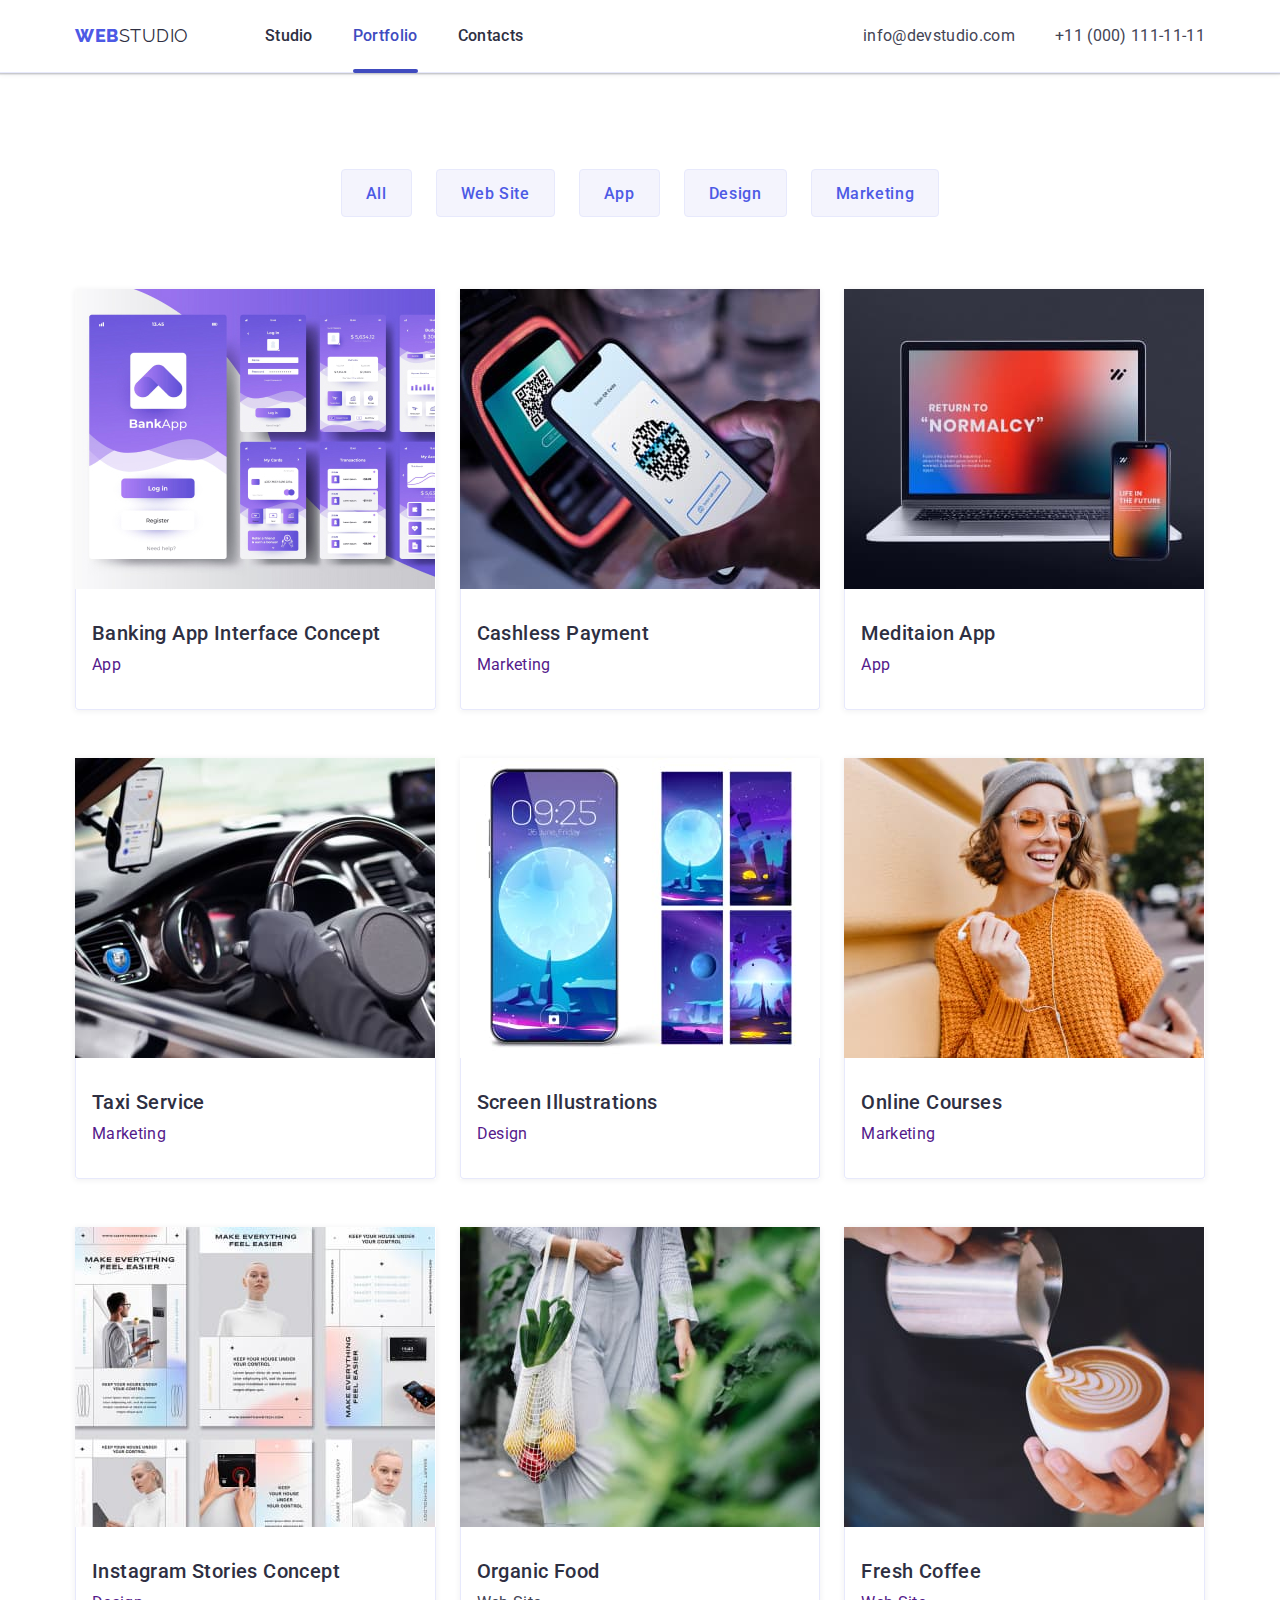
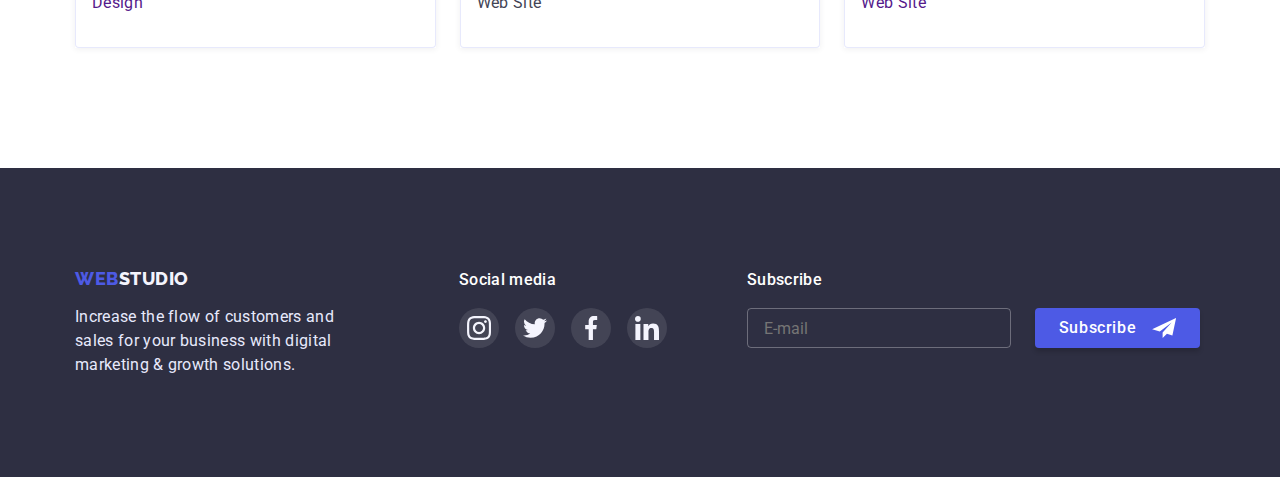
==== portfolio.html @ e1802ad0 "Initial commit" ====
<!DOCTYPE html>
<html lang="en">
  <head>
    <meta charset="UTF-8" />
    <meta http-equiv="X-UA-Compatible" content="IE=edge" />
    <meta name="viewport" content="width=device-width, initial-scale=1.0" />
    <title>Portfolio</title>

    <link rel="preconnect" href="https://fonts.googleapis.com" />
    <link rel="preconnect" href="https://fonts.gstatic.com" crossorigin />
    <link
      href="https://fonts.googleapis.com/css2?family=Raleway:wght@800&family=Roboto:wght@400;500;700;900&display=swap"
      rel="stylesheet"
    />
    <link
      rel="stylesheet"
      href="https://cdn.jsdelivr.net/npm/modern-normalize@1.1.0/modern-normalize.css"
    />
    <link rel="stylesheet" href="./css/styles.css" />
  </head>
  <body>
    <!-- ---------HEADER---------- -->
    <header class="header container">
      <div class="container peage-header-container">
        <nav class="header-navigation">
          <a href="./index.html" class="header-logo link"> <span>Web</span> Studio</a>
          <ul class="hader-list list">
            <li class="header-item">
              <a class="header-link link" href="./index.html">Studio</a>
            </li>
            <li class="header-item">
              <a class="header-link link current-pf" href="./portfolio.html">Portfolio</a>
            </li>
            <li class="header-item">
              <a class="header-link link" href="">Contacts</a>
            </li>
          </ul>
        </nav>
        <!-- adress -->
        <address class="address">
          <ul class="address-list list">
            <li class="address-item">
              <a class="address-mailo link" href="mailto:info@devstudio.com">info@devstudio.com</a>
            </li>
            <li class="address-item">
              <a class="address-tel link" href="tel:+110001111111">+11 (000) 111-11-11</a>
            </li>
          </ul>
        </address>
      </div>
    </header>
    <main>
      <!-------- Секція1 -------->
      <section class="filter container">
        <div class="filter-wraper">
            <ul class="filter-list list dflist-filter">
              <li class="filtr-item">
                <button class="filtr-btn" type="button">All</button>
              </li>
              <li class="filtr-item">
                <button class="filtr-btn" type="button">Web Site</button>
              </li>
              <li class="filtr-item">
                <button class="filtr-btn" type="button">App</button>
              </li>
              <li class="filtr-item">
                <button class="filtr-btn" type="button">Design</button>
              </li>
              <li class="filtr-item">
                <button class="filtr-btn" type="button">Marketing</button>
              </li>
            </ul>
        </div> 
          <!-------- Секція2 GALLERY -------->
          <h1 class="galery-hidden">Gallery of works</h1>
          <ul class="gallery-list list dflist-gallery">
            <li class="gallery-item">
              <a href="" class="galery-link link">
                <div class="gallery-overley-wraper">
                <img src="./images/app-1.jpg" alt="pages" height="300" width="360" />
              <div class="gallery-overley-text-wraper">
                <p class="overley-text">14 Stylish and User-Friendly App Design Concepts · Task Manager App · Calorie Tracker App · Exotic Fruit Ecommerce App · Cloud Storage App</p>
              </div>
              </div>
                <div class="gallery-wraper">
                  <h2 class="gallery-title">Banking App Interface Concept</h2>
                  <p class="gallery-text">App</p>
                </div>
              </a>
            </li>
            <li class="gallery-item">
              <a href="" class="galery-link link">
                <div class="gallery-overley-wraper">
                  <img src="./images/app-2.jpg" alt="pages" height="300" width="360" />
                <div class="gallery-overley-text-wraper">
                  <p class="overley-text">14 Stylish and User-Friendly App Design Concepts · Task Manager App · Calorie Tracker App · Exotic Fruit Ecommerce App · Cloud Storage App</p>
                </div>
                </div>
                  <div class="gallery-wraper">
                    <h2 class="gallery-title">Cashless Payment</h2>
                    <p class="gallery-text">Marketing</p>
                  </div>
              </a>
            </li>
            <li class="gallery-item">
              <a href="" class="galery-link link">
                <div class="gallery-overley-wraper">
                  <img src="./images/app-3.jpg" alt="pages" height="300" width="360" />
                <div class="gallery-overley-text-wraper">
                  <p class="overley-text">14 Stylish and User-Friendly App Design Concepts · Task Manager App · Calorie Tracker App · Exotic Fruit Ecommerce App · Cloud Storage App</p>
                </div>
                </div>
                 <div class="gallery-wraper">
                   <h2 class="gallery-title">Meditaion App</h2>
                   <p class="gallery-text">App</p>
                 </div>
              </a>
            </li>
            <li class="gallery-item">
              <a href="" class="galery-link link">
                <div class="gallery-overley-wraper">
                  <img src="./images/app-4.jpg" alt="pages" height="300" width="360" />
                <div class="gallery-overley-text-wraper">
                  <p class="overley-text">14 Stylish and User-Friendly App Design Concepts · Task Manager App · Calorie Tracker App · Exotic Fruit Ecommerce App · Cloud Storage App</p>
                </div>
                </div>
                  <div class="gallery-wraper">
                    <h2 class="gallery-title">Taxi Service</h2>
                    <p class="gallery-text">Marketing</p>
                  </div>
              </a>
            </li>
            <li class="gallery-item">
              <a href="" class="galery-link link">
                <div class="gallery-overley-wraper">
                  <img src="./images/app-5.jpg" alt="pages" height="300" width="360" />
                <div class="gallery-overley-text-wraper">
                  <p class="overley-text">14 Stylish and User-Friendly App Design Concepts · Task Manager App · Calorie Tracker App · Exotic Fruit Ecommerce App · Cloud Storage App</p>
                </div>
                </div>
                  <div class="gallery-wraper">
                    <h2 class="gallery-title">Screen Illustrations</h2>
                    <p class="gallery-text">Design</p>
                  </div>
              </a>
            </li>
            <li class="gallery-item">
              <a href="" class="galery-link link">
                <div class="gallery-overley-wraper">
                  <img src="./images/app-6.jpg" alt="pages" height="300" width="360" />
                <div class="gallery-overley-text-wraper">
                  <p class="overley-text">14 Stylish and User-Friendly App Design Concepts · Task Manager App · Calorie Tracker App · Exotic Fruit Ecommerce App · Cloud Storage App</p>
                </div>
                </div>
                  <div class="gallery-wraper">
                    <h2 class="gallery-title">Online Courses</h2>
                    <p class="gallery-text">Marketing</p>
                  </div>
              </a>
            </li>
            <li class="gallery-item">
              <a href="" class="galery-link link">
                <div class="gallery-overley-wraper">
                  <img src="./images/app-7.jpg" alt="pages" height="300" width="360" />
                <div class="gallery-overley-text-wraper">
                  <p class="overley-text">14 Stylish and User-Friendly App Design Concepts · Task Manager App · Calorie Tracker App · Exotic Fruit Ecommerce App · Cloud Storage App</p>
                </div>
                </div>
                  <div class="gallery-wraper">
                    <h2 class="gallery-title">Instagram Stories Concept</h2>
                    <p class="gallery-text">Design</p>
                    </div>
              </a>
             </li>  
            <li class="gallery-item">
              <a href="" class="galery-link link">
                <div class="gallery-overley-wraper">
                  <img src="./images/app-8.jpg" alt="pages" height="300" width="360" />
                <div class="gallery-overley-text-wraper">
                  <p class="overley-text">14 Stylish and User-Friendly App Design Concepts · Task Manager App · Calorie Tracker App · Exotic Fruit Ecommerce App · Cloud Storage App</p>
                </div>
                </div>              
                <a href="" class="galery-link link"></a>
                  <div class="gallery-wraper">
                    <h2 class="gallery-title">Organic Food</h2>
                    <p class="gallery-text">Web Site</p>
                  </div>
              </a>
            </li>
            <li class="gallery-item">
              <a href="" class="galery-link link">
                <div class="gallery-overley-wraper">
                  <img src="./images/app-9.jpg" alt="pages" height="300" width="360" />
                <div class="gallery-overley-text-wraper">
                  <p class="overley-text">14 Stylish and User-Friendly App Design Concepts · Task Manager App · Calorie Tracker App · Exotic Fruit Ecommerce App · Cloud Storage App</p>
                </div>
                </div>
                  <div class="gallery-wraper">
                    <h2 class="gallery-title">Fresh Coffee</h2>
                    <p class="gallery-text">Web Site</p>
                  </div> 
              </a>
            </li>
          </ul>
        </div>
      </section>
    </main>
    <footer class="footer">
      <div class="footer-wrap container">
        <section class="footer-log-section">
          <a class="footer-logo link" href="./index.html"> <span>Web</span> Studio</a>
          <p class="footer-text">
            Increase the flow of customers and sales for your business with digital marketing &
            growth solutions.
          </p>
        </section>
        <section class="footer-soc-section">
          <h3 class="footer-title">Social media</h3>
          <ul class="footer-list list">
            <li class="footer-item">
              <a href="" class="footer-link link">
                <svg class="footer-icons" width="24" height="24">
                  <use href="./images/icons.svg#icon-instagram"></use>
                </svg>
              </a>
            </li>
            <li class="footer-item">
              <a href="" class="footer-link link">
                <svg class="footer-icons" width="24" height="24">
                  <use href="./images/icons.svg#icon-twitter"></use>
                </svg>
              </a>
            </li>
            <li class="footer-item">
              <a href="" class="footer-link link">
                <svg class="footer-icons" width="24" height="24">
                  <use href="./images/icons.svg#icon-facebook"></use>
                </svg>
              </a>
            </li>
            <li class="footer-item">
              <a href="" class="footer-link link">
                <svg class="footer-icons" width="24" height="24">
                  <use href="./images/icons.svg#icon-linkedin"></use>
                </svg>
              </a>
            </li>                                    
          </ul>
        </section>
        <section class="footer-subscribe-section">
          <h3 class="footer-title">Subscribe</h3>
            <form class="form-subscribe">
            <input class="subscribe-input" type="text" name="email" placeholder="E-mail" required>   
            <button class="subscribe-btn" type="submit" >
              <span class="subscribe-span">Subscribe</span> 
                <svg class="subscribe-icon" width="24" height="20">
                  <use href="./images/icons.svg#icon-telegram" ></use>
                </svg>       
            </button> 
              </form>
    </section>
      </div>
    </footer>   
  </body>
</html>
---- css/styles.css ----
:root {
  --main-bg-color: #ffffff;
  --second-bg-dark-color: #2e2f42;
  --main-text-color: #434455;
  --second-text-bg-dark-color: #e7e9fc;
  --main-title-color: #2e2f42;
  --second-title-color: #ffffff;
  --main-text-size: 16px;
  --main-button-bg-color: #4d5ae5;
  --main-button-text-color: #ffffff;
  --activ-button-bg-hover-color: #404bbf;
  --main-link-color: #2e2f42;
  --activ-link-hover-color: #404bbf;
  --typical-lh: 1.5;
  --l-gradient: linear-gradient(rgba(46, 47, 66, 0.7), rgba(46, 47, 66, 0.7));
}

h1,
h2,
h3,
h4,
p {
  margin-top: 0;
  margin-bottom: 0;
}

ul,
ol {
  margin-top: 0;
  margin-bottom: 0;
  padding-left: 0;
}

img {
  display: block;
}

.container {
  width: 1160px;
  margin-left: auto;
  margin-right: auto;
  padding-left: 15px;
  padding-right: 15px;
}

body {
  font-family: 'Roboto', sans-serifl;
  color: var(--main-text-color);
  background-color: var(--main-bg-color);
}

button {
  cursor: pointer;
}

.peage-header-container {
  display: flex;
}

.dflist {
  display: flex;
  gap: 24px;
}

.link {
  text-decoration: none;
}

.list {
  list-style: none;
}

.section {
  padding-top: 120px;
  padding-bottom: 120px;
}

/* ---------------HEADER-------------------- */
.header {
  padding-top: 24px;
  padding-bottom: 24px;
  width: 100%;
  border-bottom: 1px solid #e7e9fc;
  box-shadow: 0px 2px 1px rgba(46, 47, 66, 0.08), 0px 1px 1px rgba(46, 47, 66, 0.16),
    0px 1px 6px rgba(46, 47, 66, 0.08);
}

.header-navigation {
  display: flex;
  align-items: center;
}
.header-logo {
  font-family: 'Raleway';
  font-size: 18px;
  line-height: 1.33;
  display: flex;
  align-items: center;
  letter-spacing: 0.03em;
  text-transform: uppercase;
  color: #2e2f42;
  margin-right: 76px;
}

.header-logo > span {
  font-family: 'Raleway';
  font-weight: 800;
  font-size: 18px;
  line-height: 1.33;
  letter-spacing: 0.03em;
  text-transform: uppercase;
  color: #4d5ae5;
}

.hader-list {
  display: flex;
  align-items: center;
}
.hader-list {
  gap: 40px;
}

.header-link {
  font-weight: 500;
  font-size: var(--main-text-size);
  line-height: var(--typical-lh);
  letter-spacing: 0.02em;
  color: var(--main-link-color);
}

.header-link:is(:hover, :focus, .current, .current-pf) {
  color: var(--activ-link-hover-color);
}
.header-link.current {
  position: relative;
  color: #404bbf;
}
.current::after {
  position: absolute;
  left: 0;
  bottom: -28px;
  content: '';
  width: 100%;
  height: 4px;
  border-radius: 2px;
  background-color: #404bbf;
}

.header-link.current-pf {
  position: relative;
  color: #404bbf;
}
.current-pf::after {
  position: absolute;
  left: 0;
  bottom: -28px;
  content: '';
  width: 100%;
  height: 4px;
  border-radius: 2px;
  background-color: #404bbf;
}

/* address */
.address {
  margin-left: auto;
}

.address-list {
  display: flex;
  align-items: center;
  gap: 40px;
}
.address-item {
  gap: 40px;
}

.address-tel,
.address-mailo {
  font-style: normal;
  font-weight: 400;
  font-size: var(--main-text-size);
  line-height: var(--typical-lh);
  letter-spacing: 0.02em;
  color: var(--main-text-color);
}

.address-mailo:is(:hover, :focus, :current) {
  color: var(--activ-link-hover-color);
}

.header-border {
}

/* ------------СЕККЦІЯ1--HERO---------------- */
.hero {
  max-width: 1440px;
  margin: 0 auto;
  background-color: var(--second-bg-dark-color);
  background-image: var(--l-gradient), url(../images/bghero-0.jpg);
  background-repeat: no-repeat;
  background-position: center;
  background-size: cover;
  text-align: center;
  padding-top: 188px;
  padding-bottom: 188px;
}
.hero-title {
  font-size: 56px;
  line-height: 1.07;
  text-align: center;
  letter-spacing: 0.02em;
  color: var(--second-title-color);
  max-width: 496px;
  margin-left: auto;
  margin-right: auto;
  margin-bottom: 48px;
}

.hero-btn {
  padding: 16px 32px;
  border-radius: 4px;
  border: 0;
  font-family: inherit;
  font-weight: 500;
  font-size: var(--main-text-size);
  line-height: var(--typical-lh);
  letter-spacing: 0.04em;
  color: var(--main-button-text-color);
  background: var(--main-button-bg-color);
  transition: background-color 250ms cubic-bezier(0.4, 0, 0.2, 1),
    color 250ms cubic-bezier(0.4, 0, 0.2, 1);
}
.hero-btn:is(:hover, :focus) {
  background: var(--activ-button-bg-hover-color);
}

/* -------------Секція2 - ADVANTAGES---------------- */
.advantadest {
}

.visually-hidden {
  position: absolute;
  white-space: nowrap;
  width: 1px;
  height: 1px;
  overflow: hidden;
  border: 0;
  padding: 0;
  clip: rect(0 0 0 0);
  clip-path: inset(50%);
  margin: -1px;
}

.advantadest-list {
  display: flex;
  gap: 24px;
}

.advantadest-item {
  width: calc((100% - 72px) / 4);
  height: 112px;
}

.advantadest-link {
  width: 100%;
  height: 100%;
  border-radius: 4px;
  background-color: #f4f4fd;
  display: flex;
  align-items: center;
  justify-content: center;
  margin-bottom: 8px;
}
.link {
}
.advantadest-icons {
}

.advantadest-title {
  font-weight: 500;
  font-size: 20px;
  line-height: 1.2;
  letter-spacing: 0.02em;
  color: var(--main-title-color);
  margin-bottom: 8px;
}

.advantadest-text {
  font-size: var(--main-text-size);
  line-height: var(--typical-lh);
  letter-spacing: 0.02em;
  max-width: 264px;
}

/* --------------Секція3 - SERVISES----------------- */
.services-section {
  padding-bottom: 120px;
  padding-top: 120px;
}
.services-title {
  font-size: 36px;
  line-height: 1.11;
  text-align: center;
  letter-spacing: 0.02em;
  text-transform: capitalize;
  color: var(--main-title-color);
  margin-bottom: 72px;
}
.services-list {
}
.list {
}

/* -----------------Сулція4 - TEAM------------------ */
.team-section {
  padding-top: 120px;
  padding-bottom: 120px;
  background-color: #f4f4fd;
}

.team-title-container {
  font-size: 36px;
  line-height: 1.11;
  text-align: center;
  letter-spacing: 0.02em;
  color: #2e2f42;
  margin-bottom: 72px;
}
.team-list {
}

.team-item {
  box-shadow: 0px 1px 6px rgba(46, 47, 66, 0.08), 0px 1px 1px rgba(46, 47, 66, 0.16),
    0px 2px 1px rgba(46, 47, 66, 0.08);
}

.team-text-wraper {
  padding-top: 32px;
  padding-bottom: 32px;
  border-radius: 0px 0px 4px 4px;
  border: solid #e7e9fc;
  border-width: 0px 1px 1px 1px;
  background-color: #fff;
}

.team-title {
  font-weight: 500;
  font-size: 20px;
  line-height: 1.2;
  text-align: center;
  letter-spacing: 0.02em;
  color: var(--main-title-color);
  margin-bottom: 8px;
}
.team-text {
  font-size: var(--main-text-size);
  line-height: var(--typical-lh);
  text-align: center;
  letter-spacing: 0.02em;
  margin-bottom: 8px;
}

.team-social-list {
  display: flex;
  justify-content: center;
  gap: 24px;
}
.team-social-item {
  width: 40px;
  height: 40px;
}
.team-social-link {
  width: 100%;
  height: 100%;
  border-radius: 50%;
  display: flex;
  justify-content: center;
  align-items: center;
  background-color: #4d5ae5;
  transition: background-color 250ms cubic-bezier(0.4, 0, 0.2, 1),
    color 250ms cubic-bezier(0.4, 0, 0.2, 1);
}

.team-social-link:is(:hover, :focus) {
  background-color: #404bbf;
}

.team-social-icons {
}

/* !------------ Секція 5--CUSTOMERS ------------ */
.coust-section {
  padding-top: 130px;
  padding-bottom: 120px;
}

.coust-title {
  font-size: 36px;
  line-height: 1.11;
  text-align: center;
  letter-spacing: 0.02em;
  color: #2e2f42;
  margin-bottom: 72px;
}
.coust-list {
  display: flex;
  gap: 24px;
}

.list {
}
.coust-item {
  width: calc((100% - 120px) / 6);
  height: 88px;
}

.coust-link {
  width: 100%;
  height: 100%;
  border: 1px solid #8e8f99;
  border-radius: 4px;
  display: flex;
  align-items: center;
  justify-content: center;
  color: #afb1b8;
  transition: background-color 250ms cubic-bezier(0.4, 0, 0.2, 1),
    color 250ms cubic-bezier(0.4, 0, 0.2, 1);
}

.coust-icons {
  fill: currentColor;
}

.coust-link:is(:hover, :focus) {
  border-color: #404bbf;
  color: #404bbf;
}

/* .coust-link:is(:hover, :focus) .coust-icons {
  fill: #404BBF;
} */

/* -----------------FOOTER---------------- */
.footer {
  background-color: var(--second-bg-dark-color);
}

.footer-wrap {
  display: flex;

  padding-bottom: 100px;
  padding-top: 100px;
}

.footer-log-section {
  width: 264px;
}

.footer-logo > span {
  font-family: 'Raleway';
  font-weight: 800;
  font-size: 18px;
  line-height: 1.17;
  align-items: center;
  letter-spacing: 0.03em;
  text-transform: uppercase;
  color: #4d5ae5;
}

.footer-logo {
  font-family: 'Raleway';
  font-weight: 800;
  font-size: 18px;
  line-height: 1.17;
  display: flex;
  align-items: center;
  letter-spacing: 0.03em;
  text-transform: uppercase;
  color: #f4f4fd;
  margin-bottom: 16px;
}

.footer-text {
  font-size: var(--main-text-size);
  line-height: var(--typical-lh);
  letter-spacing: 0.02em;
  color: #e7e9fc;
}

.footer-soc-section {
  max-width: 208px;
  margin-left: 120px;
}

.footer-title {
  font-weight: 500;
  font-size: 16px;
  line-height: 1.5;
  letter-spacing: 0.02em;
  color: #ffffff;
  margin-bottom: 16px;
}
.footer-list {
  display: flex;
  gap: 16px;
}

.footer-item {
  width: 40px;
  height: 40px;
}

.footer-link:is(:focus, :hover) {
  background-color: #31d0aa;
}

.footer-link {
  width: 100%;
  height: 100%;
  border-radius: 50%;
  display: flex;
  justify-content: center;
  align-items: center;
  background: rgba(255, 255, 255, 0.1);
  transition: background-color 250ms cubic-bezier(0.4, 0, 0.2, 1),
    color 250ms cubic-bezier(0.4, 0, 0.2, 1);
}

.footer-subscribe-wrap > .container {
  display: flex;
}
/* .footer-subscribe-wrap {
  gap: 80px;
  padding-bottom: 100px;
  padding-top: 100px;
} */
.form-subscribe-wrap {
  /* display: flex; */
}
.footer-subscribe-section {
  max-width: 453px;
  margin-left: 80px;
}
.form-subscribe {
  display: flex;
  gap: 24px;
}
.subscribe-input {
  width: 264px;
  height: 40px;
  border: 1px solid rgba(255, 255, 255, 0.3);
  border-radius: 4px;
  background: transparent;
  outline: transparent;
  padding-left: 16px;
  color: #fff;
}
.subscribe-btn {
  font-family: inherit;
  font-weight: 500;
  font-size: 16px;
  line-height: 1.5;
  letter-spacing: 0.04em;
  width: 165px;
  height: 40px;
  display: flex;
  flex-direction: row;
  justify-content: center;
  align-items: center;
  padding: 0;
  color: #ffffff;
  background: #4d5ae5;
  box-shadow: 0px 4px 4px rgb(0 0 0 / 15%);
  border-radius: 4px;
  border: none;
  bottom: none;
  cursor: pointer;
  transition-property: background-color;
  transition-duration: 250ms;
  transition-timing-function: cubic-bezier(0.4, 0, 0.2, 1);
}
.subscribe-btn:is(:hover, :focus) {
  background: var(--activ-button-bg-hover-color);
}
.subscribe-span {
  justify-content: center;
  align-items: center;
  display: inline-block;
}
.subscribe-icon {
  fill: #ffffff;
  margin-left: 0;
  margin-left: 16px;
}

/* -----------сторінка2-Portfolio------------------ */
/*-секція-фільтрів- */

.filter {
  padding-top: 96px;
  padding-bottom: 120px;
}

.filter-container {
}

.filter-wraper {
  margin-bottom: 72px;
}

.filter-list {
  margin-left: auto;
  margin-right: auto;
}

.dflist-filter {
  display: flex;
  gap: 24px;
  justify-content: center;
}

.filtr-item {
}
.filtr-btn {
  border: 1px solid #e7e9fc;
  border-radius: 4px;
  min-width: 69px;
  height: 48px;
  font-style: inherit;
  font-weight: 500;
  font-size: var(--main-text-size);
  line-height: var(--typical-lh);
  letter-spacing: 0.04em;
  color: #4d5ae5;
  cursor: pointer;
  background: #f4f4fd;
  padding: 12px 24px;
  transition: background-color 250ms cubic-bezier(0.4, 0, 0.2, 1),
    color 250ms cubic-bezier(0.4, 0, 0.2, 1);
}

.filtr-btn:is(:hover, :focus) {
  color: #ffffff;
  background: var(--activ-button-bg-hover-color);
  box-shadow: 0px 3px 1px rgba(0, 0, 0, 0.1), 0px 2px 1px rgba(0, 0, 0, 0.08),
    0px 2px 2px rgba(0, 0, 0, 0.12);
}

/*-секція-Gallery */
.galery-hidden {
  position: absolute;
  white-space: nowrap;
  width: 1px;
  height: 1px;
  overflow: hidden;
  border: 0;
  padding: 0;
  clip: rect(0 0 0 0);
  clip-path: inset(50%);
  margin: -1px;
}

.gallery-item {
  box-shadow: 0px 1px 6px rgba(46, 47, 66, 0.08);
}

.galery-link {
  display: block;
}

.galery-link:is(:hover, :focus) {
  box-shadow: 0px 1px 6px rgba(46, 47, 66, 0.08), 0px 1px 1px rgba(46, 47, 66, 0.16),
    0px 2px 1px rgba(46, 47, 66, 0.08);
}

.gallery-overley-wraper {
  position: relative;
  overflow: hidden;
}

.gallery-overley-text-wraper {
  position: absolute;
  top: 0;
  width: 100%;
  height: 100%;
  background-color: #4d5ae5;
  transform: translateY(100%);
  transition: transform 250ms cubic-bezier(0.4, 0, 0.2, 1);
}
.galery-link:is(:hover, :focus) .gallery-overley-text-wraper {
  transform: translateY(0);
}

.overley-text {
  font-size: 16px;
  line-height: 1.5;
  letter-spacing: 0.02em;
  color: #f4f4fd;
  padding: 40px 32px;
}

.dflist-gallery {
  display: flex;
  flex-wrap: wrap;
  column-gap: 24px;
  row-gap: 48px;
}

.gallery-item {
  width: calc((100% - 48px) / 3);
}

.gallery-wraper {
  padding-top: 32px;
  padding-bottom: 32px;
  padding-left: 16px;
  border-radius: 0px 0px 4px 4px;
  border: solid #e7e9fc;
  border-width: 0px 1px 1px 1px;
}

.gallery-title {
  font-weight: 500;
  font-size: 20px;
  line-height: 1.2;
  letter-spacing: 0.02em;
  color: var(--main-title-color);
  margin-bottom: 8px;
}
.gallery-text {
  font-size: var(--main-text-size);
  line-height: var(--typical-lh);
  letter-spacing: 0.02em;
}

.beckdrop {
  position: fixed;
  top: 0;
  width: 100%;
  height: 100%;
  background: rgba(46, 47, 66, 0.4);
  transition: opacity 250ms cubic-bezier(0.4, 0, 0.2, 1),
    visibility 250ms cubic-bezier(0.4, 0, 0.2, 1);
}

.modal {
  position: absolute;
  top: 50%;
  left: 50%;
  transform: translate(-50%, -50%) scale(1);
  width: 408px;
  min-height: 576px;
  background: #fcfcfc;
  border-radius: 4px;
  padding: 24px;
  transition: transform 250ms cubic-bezier(0.4, 0, 0.2, 1);
}

.beckdrop.is-hidden .modal {
  transform: translate(-50%, -50%) scale(0);
}

.beckdrop-close {
  width: 24px;
  height: 24px;
  border-radius: 50%;
  background: #fcfcfc;
  border: 1px solid rgba(0, 0, 0, 0.1);
  display: flex;
  justify-content: center;
  align-items: center;
  margin-left: auto;
  padding: 0;
  margin-bottom: 24px;
  transition: background-color 250ms cubic-bezier(0.4, 0, 0.2, 1),
    color 250ms cubic-bezier(0.4, 0, 0.2, 1);
}
.beckdrop-close:is(:hover, :focus) {
  background-color: #404bbf;
  fill: #ffffff;
}

.is-hidden {
  opacity: 0;
  visibility: hidden;
  pointer-events: none;
}

.beckdrop-close-icons {
}

.modal-tittle {
  font-weight: 500;
  font-size: 16px;
  line-height: 1.5;
  text-align: center;
  letter-spacing: 0.02em;
  color: #2e2f42;
  margin-bottom: 16px;
}
.modal-input {
  width: 100%;
  height: 40px;
  border: 1px solid rgba(33, 33, 33, 0.2);
  border-radius: 4px;
  background: transparent;
  outline: transparent;
  padding-left: 38px;
  transition: opacity 250ms cubic-bezier(0.4, 0, 0.2, 1),
    visibility 250ms cubic-bezier(0.4, 0, 0.2, 1);
}

.modal-field {
  margin-bottom: 8px;
}

.input-text {
  display: inline-block;
  font-size: 12px;
  line-height: 1.33;
  letter-spacing: 0.04em;
  color: rgba(117, 117, 117, 0.5);
  font-weight: 400;
}

.input-wrap {
  position: relative;
}

.modal-input:focus {
  border-color: #4d5ae5;
}

.modal-input:focus + .modal-icon {
  fill: #4d5ae5;
}

.modal-icon {
  position: absolute;
  left: 16px;
  top: 50%;
  transform: translateY(-50%);
  transition: opacity 250ms cubic-bezier(0.4, 0, 0.2, 1),
    visibility 250ms cubic-bezier(0.4, 0, 0.2, 1);
}

.modal-message {
  width: 100%;
  height: 120px;
  border: 1px solid rgba(33, 33, 33, 0.2);
  border-radius: 4px;
  outline: transparent;
  padding: 8px 16px;
  resize: none;
}
.modal-message::placeholder {
  display: inline-block;
  font-size: 12px;
  line-height: 1.33;
  letter-spacing: 0.04em;
  color: rgba(117, 117, 117, 0.5);
  font-weight: 400;
}

.link-policy {
  color: #4d5ae5;
}

.modal-btn {
  display: block;
  margin: 0 auto;
  min-width: 169px;
  padding: 16px 32px;
  border-radius: 4px;
  border: 0;
  font-family: inherit;
  font-weight: 500;
  font-size: var(--main-text-size);
  line-height: var(--typical-lh);
  letter-spacing: 0.04em;
  color: var(--main-button-text-color);
  background: var(--main-button-bg-color);
  transition: background-color 250ms cubic-bezier(0.4, 0, 0.2, 1),
    color 250ms cubic-bezier(0.4, 0, 0.2, 1);
}

.modal-btn:is(:hover, :focus) {
  background: var(--activ-button-bg-hover-color);
}

.check-text {
  font-weight: 400;
  font-size: 12px;
  line-height: 1.17;
  letter-spacing: 0.04em;
  color: rgba(117, 117, 117, 0.5);
  display: flex;
}
.check-text span {
  border: 1.25px solid #2e2f42;
  border-radius: 2px;
  width: 16px;
  height: 16px;
  margin-right: 8px;
  display: flex;
  align-items: center;
  justify-content: center;
  fill: transparent;
}

.input-check:checked + .check-text span {
  background-color: #404bbf;
  border: none;
  fill: #f4f4fd;
}

/* .check-text::before {
  content: '';
  border: 1.25px solid #2e2f42;
  border-radius: 2px;
  width: 16px;
  height: 16px;
  margin-right: 8px;
}
.input-check:checked + .check-text::before {
  background: #404bbf;
  border: none;
  /* background-image: url(../images/check.svg);
  background-repeat: no-repeat;
  background-position: center; */
/* }
.input-check:focus + .check-text::before {
  border-color: #2e2f42;
} */
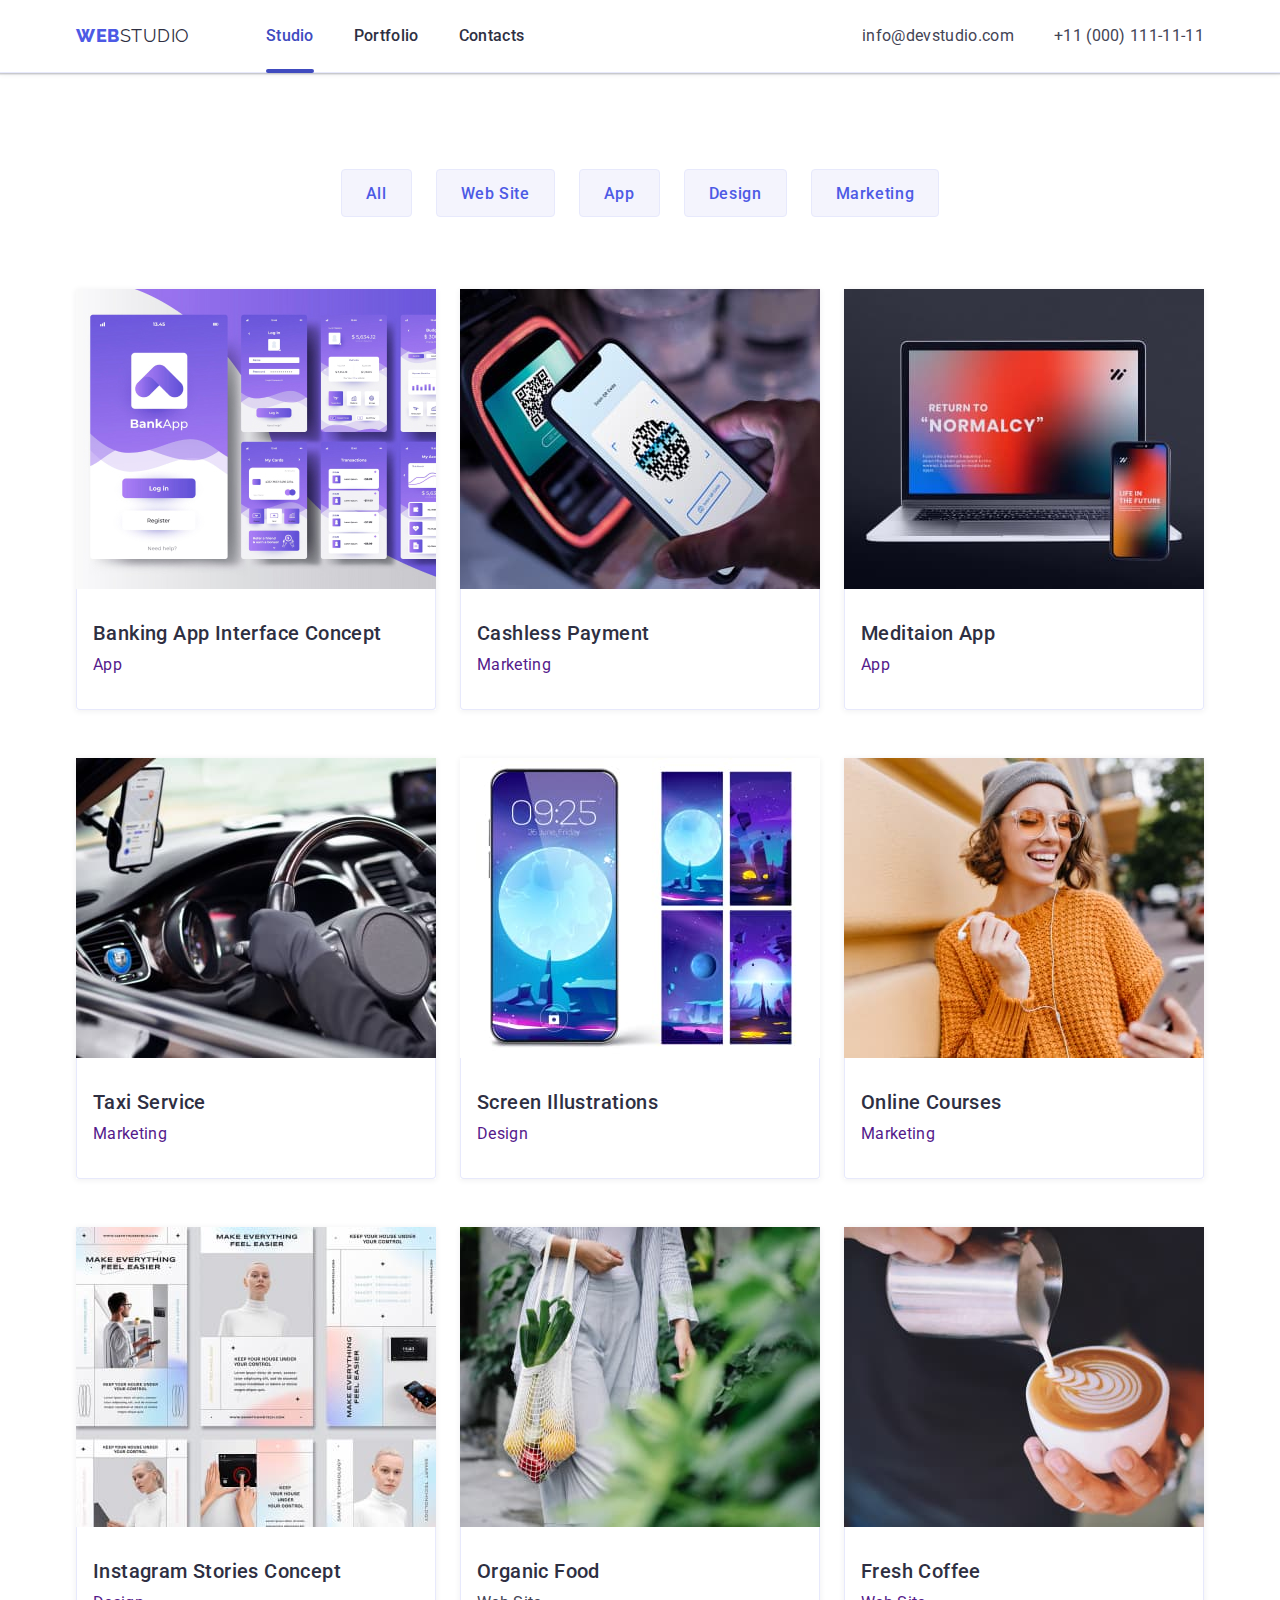
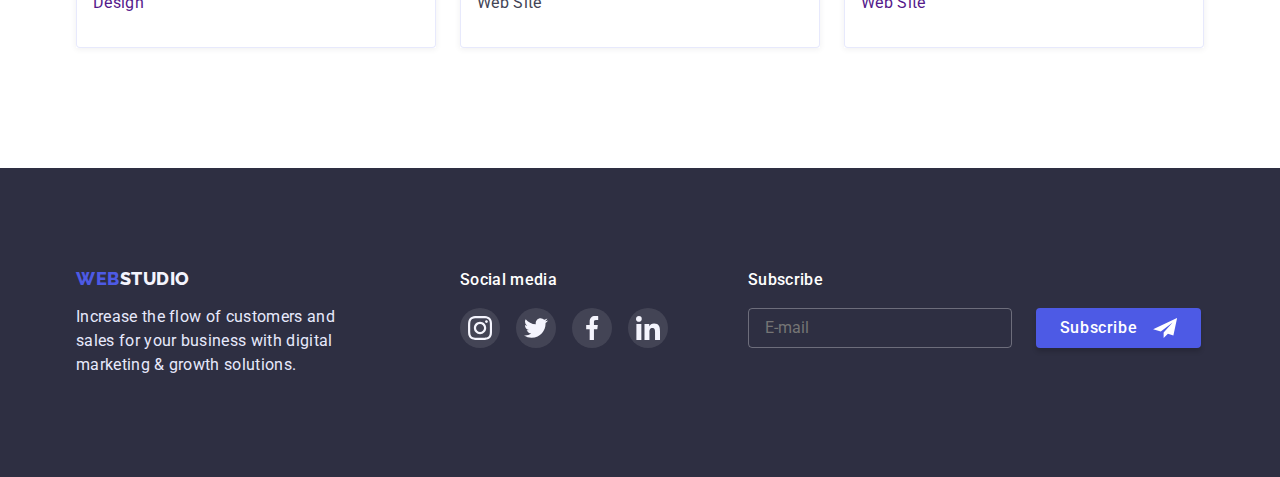
==== commit e8cdc8cb: "ohne portfolio" ====
--- a/portfolio.html
+++ b/portfolio.html
@@ -17,26 +17,27 @@
       href="https://cdn.jsdelivr.net/npm/modern-normalize@1.1.0/modern-normalize.css"
     />
     <link rel="stylesheet" href="./css/styles.css" />
+    <link rel="stylesheet" href="./css/mobile.css" />
+    <link rel="stylesheet" href="./css/tablet.css" />
+    <link rel="stylesheet" href="./css/desktop.css" />
   </head>
   <body>
     <!-- ---------HEADER---------- -->
-    <header class="header container">
+    <header class="header">
       <div class="container peage-header-container">
         <nav class="header-navigation">
           <a href="./index.html" class="header-logo link"> <span>Web</span> Studio</a>
           <ul class="hader-list list">
             <li class="header-item">
-              <a class="header-link link" href="./index.html">Studio</a>
+              <a class="header-link link current" href="">Studio</a>
             </li>
             <li class="header-item">
-              <a class="header-link link current-pf" href="./portfolio.html">Portfolio</a>
-            </li>
-            <li class="header-item">
-              <a class="header-link link" href="">Contacts</a>
-            </li>
+              <a class="header-link link" href="./portfolio.html">Portfolio</a>
+            </li>
+            <li class="header-item"><a class="header-link link" href="">Contacts</a></li>
           </ul>
         </nav>
-        <!-- adress -->
+        <!-- address -->
         <address class="address">
           <ul class="address-list list">
             <li class="address-item">
@@ -47,6 +48,78 @@
             </li>
           </ul>
         </address>
+        <button class="mob-menu-btn" data-menu-open type="button">
+          <svg class="mob-menu-icon" width="32" height="22">
+            <use href="./images/icons.svg#icon-menu-hamburger"></use>
+          </svg>
+        </button>
+      </div>
+      <!-- --mob-menu-- -->
+      <div class="mob-menu is-hidden" data-menu>
+        <div class="container">
+          <div>
+            <button type="button" data-menu-close class="mob-menu-close-btn">
+              <svg class="beckdrop-close-icons" width="8" height="8">
+                <use href="./images/icons.svg#icon-clos"></use>
+              </svg>
+            </button>
+    
+            <ul class="mob-menu-navigation list">
+              <li class="mob-menu-navigation-item">
+                <a class="mob-menu-link link current" href="./index.html">Studio</a>
+              </li>
+              <li class="mob-menu-navigation-item">
+                <a class="mob-menu-link link" href="./portfolio.html">Portfolio</a>
+              </li>
+              <li class="mob-menu-navigation-item">
+                <a class="mob-menu-link link" href=""> <span>Contacts</span> </a>
+              </li>
+            </ul>    
+          </div>
+          
+          <div class="mob-menu-contacts">
+            <a class="mob-menu-phone link" href="tel:+110001111111"
+              >+11 (000) 111-11-11</a
+            >
+            <a class="mob-menu-email link" href="mailto:info@devstudio.com"
+              >info@devstudio.com</a
+            >
+            <div class="mob-menu-soc-div">
+              <ul class="mob-menu-soc-list list">
+                <li class="team-soc-item">
+                  <a href="" class="team-soc-link" aria-label="Instagram">
+                    <svg width="24" height="24" class="team-soc-icon">
+                      <use href="./images/icons.svg#icon-instagram"></use>
+                    </svg>
+                  </a>
+                </li>
+                <li class="team-soc-item">
+                  <a href="" class="team-soc-link" aria-label="Twitter">
+                    <svg width="24" height="24" class="team-soc-icon">
+                      <use href="./images/icons.svg#icon-twitter"></use>
+                    </svg>
+                  </a>
+                </li>
+                <li class="team-soc-item">
+                  <a href="" class="team-soc-link" aria-label="Facebook">
+                    <svg width="24" height="24" class="team-soc-icon">
+                      <use href="./images/icons.svg#icon-facebook"></use>
+                    </svg>
+                  </a>
+                </li>
+                <li class="team-soc-item">
+                  <a href="" class="team-soc-link" aria-label="LinkedIn">
+                    <svg width="24" height="24" class="team-soc-icon">
+                      <use href="./images/icons.svg#icon-linkedin"></use>
+                    </svg>
+                  </a>
+                </li>
+              </ul>
+            </div>
+            
+          </div>
+        </div>
+       
       </div>
     </header>
     <main>
@@ -207,59 +280,67 @@
     </main>
     <footer class="footer">
       <div class="footer-wrap container">
-        <section class="footer-log-section">
-          <a class="footer-logo link" href="./index.html"> <span>Web</span> Studio</a>
-          <p class="footer-text">
-            Increase the flow of customers and sales for your business with digital marketing &
-            growth solutions.
-          </p>
-        </section>
-        <section class="footer-soc-section">
-          <h3 class="footer-title">Social media</h3>
-          <ul class="footer-list list">
-            <li class="footer-item">
-              <a href="" class="footer-link link">
-                <svg class="footer-icons" width="24" height="24">
-                  <use href="./images/icons.svg#icon-instagram"></use>
-                </svg>
-              </a>
-            </li>
-            <li class="footer-item">
-              <a href="" class="footer-link link">
-                <svg class="footer-icons" width="24" height="24">
-                  <use href="./images/icons.svg#icon-twitter"></use>
-                </svg>
-              </a>
-            </li>
-            <li class="footer-item">
-              <a href="" class="footer-link link">
-                <svg class="footer-icons" width="24" height="24">
-                  <use href="./images/icons.svg#icon-facebook"></use>
-                </svg>
-              </a>
-            </li>
-            <li class="footer-item">
-              <a href="" class="footer-link link">
-                <svg class="footer-icons" width="24" height="24">
-                  <use href="./images/icons.svg#icon-linkedin"></use>
-                </svg>
-              </a>
-            </li>                                    
-          </ul>
-        </section>
-        <section class="footer-subscribe-section">
-          <h3 class="footer-title">Subscribe</h3>
-            <form class="form-subscribe">
-            <input class="subscribe-input" type="text" name="email" placeholder="E-mail" required>   
-            <button class="subscribe-btn" type="submit" >
-              <span class="subscribe-span">Subscribe</span> 
-                <svg class="subscribe-icon" width="24" height="20">
-                  <use href="./images/icons.svg#icon-telegram" ></use>
-                </svg>       
-            </button> 
-              </form>
-    </section>
+<div class="footer-korb">
+  <section class="footer-log-section">
+    <a class="footer-logo link" href="./index.html"> <span>Web</span> Studio</a>
+    <p class="footer-text">
+      Increase the flow of customers and sales for your business with digital marketing &
+      growth solutions.
+    </p>
+  </section>
+ 
+  <section class="footer-soc-section">
+    <h3 class="footer-title">Social media</h3>
+    <ul class="footer-list list">
+      <li class="footer-item">
+        <a href="" class="footer-link link">
+          <svg class="footer-icons" width="24" height="24">
+            <use href="./images/icons.svg#icon-instagram"></use>
+          </svg>
+        </a>
+      </li>
+      <li class="footer-item">
+        <a href="" class="footer-link link">
+          <svg class="footer-icons" width="24" height="24">
+            <use href="./images/icons.svg#icon-twitter"></use>
+          </svg>
+        </a>
+      </li>
+      <li class="footer-item">
+        <a href="" class="footer-link link">
+          <svg class="footer-icons" width="24" height="24">
+            <use href="./images/icons.svg#icon-facebook"></use>
+          </svg>
+        </a>
+      </li>
+      <li class="footer-item">
+        <a href="" class="footer-link link">
+          <svg class="footer-icons" width="24" height="24">
+            <use href="./images/icons.svg#icon-linkedin"></use>
+          </svg>
+        </a>
+      </li>                                    
+    </ul>
+  </section> 
+</div>   
+     
+          
+            <div class="footer-subscribe-section">
+              <h3 class="footer-title">Subscribe</h3>
+              <form class="form-subscribe">
+              <input class="subscribe-input" type="text" name="email" placeholder="E-mail" required>   
+              <button class="subscribe-btn" type="submit" >
+                <span class="subscribe-span">Subscribe</span> 
+                  <svg class="subscribe-icon" width="24" height="20">
+                    <use href="./images/icons.svg#icon-telegram" ></use>
+                  </svg>       
+              </button> 
+                </form>
+     
+            </div>
+          
+       
       </div>
-    </footer>   
+    </footer>
   </body>
 </html>
--- a/css/styles.css
+++ b/css/styles.css
@@ -33,14 +33,15 @@
 
 img {
   display: block;
+  width: 100%;
+  height: auto;
 }
 
 .container {
-  width: 1160px;
-  margin-left: auto;
-  margin-right: auto;
+  width: 100%;
   padding-left: 15px;
   padding-right: 15px;
+  margin: 0 auto;
 }
 
 body {
@@ -71,8 +72,8 @@
 }
 
 .section {
-  padding-top: 120px;
-  padding-bottom: 120px;
+  padding-top: 96px;
+  padding-bottom: 96px;
 }
 
 /* ---------------HEADER-------------------- */
@@ -81,14 +82,10 @@
   padding-bottom: 24px;
   width: 100%;
   border-bottom: 1px solid #e7e9fc;
-  box-shadow: 0px 2px 1px rgba(46, 47, 66, 0.08), 0px 1px 1px rgba(46, 47, 66, 0.16),
-    0px 1px 6px rgba(46, 47, 66, 0.08);
-}
-
-.header-navigation {
-  display: flex;
-  align-items: center;
-}
+  box-shadow: 0px 2px 1px rgba(46, 47, 66, 0.08),
+    0px 1px 1px rgba(46, 47, 66, 0.16), 0px 1px 6px rgba(46, 47, 66, 0.08);
+}
+
 .header-logo {
   font-family: 'Raleway';
   font-size: 18px;
@@ -111,40 +108,6 @@
   color: #4d5ae5;
 }
 
-.hader-list {
-  display: flex;
-  align-items: center;
-}
-.hader-list {
-  gap: 40px;
-}
-
-.header-link {
-  font-weight: 500;
-  font-size: var(--main-text-size);
-  line-height: var(--typical-lh);
-  letter-spacing: 0.02em;
-  color: var(--main-link-color);
-}
-
-.header-link:is(:hover, :focus, .current, .current-pf) {
-  color: var(--activ-link-hover-color);
-}
-.header-link.current {
-  position: relative;
-  color: #404bbf;
-}
-.current::after {
-  position: absolute;
-  left: 0;
-  bottom: -28px;
-  content: '';
-  width: 100%;
-  height: 4px;
-  border-radius: 2px;
-  background-color: #404bbf;
-}
-
 .header-link.current-pf {
   position: relative;
   color: #404bbf;
@@ -161,34 +124,175 @@
 }
 
 /* address */
-.address {
+
+.header-border {
+}
+/* --мобильне меню -- */
+
+/* --скриті(меню+адреса)-- */
+.hader-list,
+.address-list {
+  display: none;
+}
+/* --хамбург-меню- */
+.mob-menu-btn {
+  padding: 0;
+  border: none;
+  background-color: #fff;
+  cursor: pointer;
   margin-left: auto;
 }
-
-.address-list {
-  display: flex;
-  align-items: center;
+.mob-menu-icon {
+  stroke: #000;
+}
+
+.mob-menu {
+  position: fixed;
+  z-index: 100;
+  top: 0;
+  display: flex;
+  flex-direction: column;
+  justify-content: space-between;
+  width: 100%;
+  height: 100%;
+  padding: 80px 40px 40px 40px;
+  background-color: #fff;
+  overflow-y: auto;
+}
+
+/* @media screen and (max-width: 479px) {
+  .container-menu {
+    max-width: 228px;
+  }
+} */
+.mob-menu > .container {
+  display: flex;
+  height: 100%;
+  width: 100%;
+  flex-direction: column;
+  justify-content: space-between;
+}
+.mob-menu-close-btn {
+  position: absolute;
+  top: 40px;
+  right: 40px;
+  display: flex;
+  justify-content: center;
+  align-items: center;
+  width: 24px;
+  height: 24px;
+  padding: 0;
+  border: 1px solid rgba(0, 0, 0, 0.1);
+  border-radius: 50%;
+  background-color: #e7e9fc;
+  cursor: pointer;
+}
+.beckdrop-close:is(:hover, :focus) {
+  background-color: #404bbf;
+  fill: #ffffff;
+}
+
+.mob-menu-close-btn:active {
+  background-color: #404bbf;
+  fill: #fff;
+  border: none;
+}
+
+.mob-menu-navigation {
+  display: flex;
+  flex-direction: column;
   gap: 40px;
 }
-.address-item {
-  gap: 40px;
-}
-
-.address-tel,
-.address-mailo {
-  font-style: normal;
-  font-weight: 400;
-  font-size: var(--main-text-size);
-  line-height: var(--typical-lh);
-  letter-spacing: 0.02em;
-  color: var(--main-text-color);
-}
-
-.address-mailo:is(:hover, :focus, :current) {
-  color: var(--activ-link-hover-color);
-}
-
-.header-border {
+
+.mob-menu-link {
+  font-weight: 700;
+  font-size: 36px;
+  line-height: 1.11;
+  letter-spacing: 0.02em;
+  text-transform: capitalize;
+  color: #2e2f42;
+  transition: color var(--l-gradient);
+}
+.mob-menu-link > span {
+  font-weight: 700;
+  font-size: 36px;
+  line-height: 1.11;
+  letter-spacing: 0.02em;
+  text-transform: capitalize;
+  color: #404bbf;
+  transition: color var(--l-gradient);
+}
+
+.mob-menu-link:is(:hover, :focus) {
+  color: #404bbf;
+}
+
+.mob-menu-phone {
+  display: block;
+  margin-top: 40px;
+  margin-bottom: 40px;
+  font-weight: 600;
+  font-size: 22px;
+  line-height: 1.11;
+  color: #4d5ae5;
+  transition: color #404bbf;
+}
+
+.mob-menu-phone:is(:hover, :focus) {
+  color: #404bbf;
+}
+
+.mob-menu-email {
+  display: block;
+  margin-bottom: 48px;
+  font-weight: 500;
+  font-size: 20px;
+  line-height: 1.2;
+  letter-spacing: 0.02em;
+  color: #434455;
+  transition: color var(--l-gradient);
+}
+
+.mob-menu-email:is(:hover, :focus) {
+  color: #4d5ae5;
+}
+
+.mob-menu-soc-div {
+  max-width: 328px;
+}
+.mob-menu-soc-list {
+  display: flex;
+  justify-content: space-between;
+}
+
+.is-hidden {
+  opacity: 0;
+  visibility: hidden;
+  pointer-events: none;
+}
+.team-soc-item {
+  width: 40px;
+  height: 40px;
+}
+
+.team-soc-link {
+  display: flex;
+  justify-content: center;
+  align-items: center;
+  width: 100%;
+  height: 100%;
+  border-radius: 50%;
+  color: #f4f4fd;
+  background-color: #4d5ae5;
+  transition: background-color var(--l-gradient);
+}
+
+.team-soc-link:is(:hover, :focus) {
+  background-color: #404bbf;
+}
+
+.team-soc-icon {
+  fill: currentColor;
 }
 
 /* ------------СЕККЦІЯ1--HERO---------------- */
@@ -196,24 +300,33 @@
   max-width: 1440px;
   margin: 0 auto;
   background-color: var(--second-bg-dark-color);
-  background-image: var(--l-gradient), url(../images/bghero-0.jpg);
+  background-image: var(--l-gradient), url(../images/hero-mob.jpg);
   background-repeat: no-repeat;
   background-position: center;
   background-size: cover;
   text-align: center;
-  padding-top: 188px;
-  padding-bottom: 188px;
+  padding-top: 112px;
+  padding-bottom: 112px;
+}
+@media (min-device-pixel-ratio: 2),
+  (-webkit-min-device-pixel-ratio: 2),
+  (min-resolution: 192dpi),
+  (min-resolution: 2dppx) {
+  .hero {
+    background-image: var(--l-gradient), url(../images/hero-mob-2x.jpg);
+  }
 }
 .hero-title {
-  font-size: 56px;
-  line-height: 1.07;
+  font-size: 36px;
+  line-height: 1.1;
   text-align: center;
   letter-spacing: 0.02em;
   color: var(--second-title-color);
   max-width: 496px;
   margin-left: auto;
   margin-right: auto;
-  margin-bottom: 48px;
+  margin-bottom: 72px;
+  max-width: 320px;
 }
 
 .hero-btn {
@@ -252,13 +365,17 @@
 }
 
 .advantadest-list {
-  display: flex;
-  gap: 24px;
 }
 
 .advantadest-item {
-  width: calc((100% - 72px) / 4);
   height: 112px;
+  margin-bottom: 72px;
+}
+/* .advantadest-item (:last-child) {
+  margin-bottom: 72px;
+} */
+.advantadest-item:last-child {
+  margin-bottom: 0;
 }
 
 .advantadest-link {
@@ -266,7 +383,7 @@
   height: 100%;
   border-radius: 4px;
   background-color: #f4f4fd;
-  display: flex;
+  display: none;
   align-items: center;
   justify-content: center;
   margin-bottom: 8px;
@@ -278,44 +395,35 @@
 
 .advantadest-title {
   font-weight: 500;
-  font-size: 20px;
-  line-height: 1.2;
+  font-size: 36px;
+  line-height: 1.11;
   letter-spacing: 0.02em;
   color: var(--main-title-color);
   margin-bottom: 8px;
+  text-align: center;
 }
 
 .advantadest-text {
   font-size: var(--main-text-size);
   line-height: var(--typical-lh);
   letter-spacing: 0.02em;
-  max-width: 264px;
+  max-width: 396px;
 }
 
 /* --------------Секція3 - SERVISES----------------- */
 .services-section {
-  padding-bottom: 120px;
-  padding-top: 120px;
-}
-.services-title {
-  font-size: 36px;
-  line-height: 1.11;
-  text-align: center;
-  letter-spacing: 0.02em;
-  text-transform: capitalize;
-  color: var(--main-title-color);
-  margin-bottom: 72px;
-}
-.services-list {
+  display: none;
 }
 .list {
 }
 
 /* -----------------Сулція4 - TEAM------------------ */
 .team-section {
-  padding-top: 120px;
-  padding-bottom: 120px;
+  padding-bottom: 128px;
   background-color: #f4f4fd;
+}
+.team-section > .container {
+  max-width: 294px;
 }
 
 .team-title-container {
@@ -327,11 +435,14 @@
   margin-bottom: 72px;
 }
 .team-list {
+  display: flex;
+  flex-wrap: wrap;
+  gap: 72px;
 }
 
 .team-item {
-  box-shadow: 0px 1px 6px rgba(46, 47, 66, 0.08), 0px 1px 1px rgba(46, 47, 66, 0.16),
-    0px 2px 1px rgba(46, 47, 66, 0.08);
+  box-shadow: 0px 1px 6px rgba(46, 47, 66, 0.08),
+    0px 1px 1px rgba(46, 47, 66, 0.16), 0px 2px 1px rgba(46, 47, 66, 0.08);
 }
 
 .team-text-wraper {
@@ -389,9 +500,9 @@
 }
 
 /* !------------ Секція 5--CUSTOMERS ------------ */
-.coust-section {
-  padding-top: 130px;
-  padding-bottom: 120px;
+
+.coust-section > .container {
+  max-width: 294px;
 }
 
 .coust-title {
@@ -404,13 +515,12 @@
 }
 .coust-list {
   display: flex;
+  flex-wrap: wrap;
   gap: 24px;
 }
 
-.list {
-}
 .coust-item {
-  width: calc((100% - 120px) / 6);
+  width: calc((100% - 24px) / 2);
   height: 88px;
 }
 
@@ -437,23 +547,35 @@
 }
 
 /* .coust-link:is(:hover, :focus) .coust-icons {
-  fill: #404BBF;
+  fill: #404bbf;
 } */
 
 /* -----------------FOOTER---------------- */
 .footer {
+  display: block;
   background-color: var(--second-bg-dark-color);
-}
+  padding-bottom: 96px;
+  padding-top: 96px;
+}
+/* .footer > .container {
+  max-width: 294px;
+} */
 
 .footer-wrap {
   display: flex;
-
-  padding-bottom: 100px;
-  padding-top: 100px;
+  flex-wrap: wrap;
+  gap: 72px;
+}
+.footer-korb {
+  margin-left: auto;
+  margin-right: auto;
 }
 
 .footer-log-section {
   width: 264px;
+  margin-left: auto;
+  margin-right: auto;
+  margin-bottom: 72px;
 }
 
 .footer-logo > span {
@@ -478,6 +600,7 @@
   text-transform: uppercase;
   color: #f4f4fd;
   margin-bottom: 16px;
+  justify-content: center;
 }
 
 .footer-text {
@@ -489,7 +612,9 @@
 
 .footer-soc-section {
   max-width: 208px;
-  margin-left: 120px;
+  margin-left: auto;
+  margin-right: auto;
+  /* margin-left: 120px; */
 }
 
 .footer-title {
@@ -499,6 +624,7 @@
   letter-spacing: 0.02em;
   color: #ffffff;
   margin-bottom: 16px;
+  text-align: center;
 }
 .footer-list {
   display: flex;
@@ -525,25 +651,24 @@
   transition: background-color 250ms cubic-bezier(0.4, 0, 0.2, 1),
     color 250ms cubic-bezier(0.4, 0, 0.2, 1);
 }
-
+/* 
 .footer-subscribe-wrap > .container {
   display: flex;
-}
-/* .footer-subscribe-wrap {
-  gap: 80px;
-  padding-bottom: 100px;
-  padding-top: 100px;
 } */
+
+.footer-subscribe-section {
+  display: flex;
+  flex-direction: column;
+  max-width: 100%;
+}
 .form-subscribe-wrap {
-  /* display: flex; */
-}
-.footer-subscribe-section {
-  max-width: 453px;
-  margin-left: 80px;
+  display: flex;
 }
 .form-subscribe {
   display: flex;
+  flex-wrap: wrap;
   gap: 24px;
+  justify-content: center;
 }
 .subscribe-input {
   width: 264px;
@@ -573,7 +698,6 @@
   box-shadow: 0px 4px 4px rgb(0 0 0 / 15%);
   border-radius: 4px;
   border: none;
-  bottom: none;
   cursor: pointer;
   transition-property: background-color;
   transition-duration: 250ms;
@@ -669,8 +793,8 @@
 }
 
 .galery-link:is(:hover, :focus) {
-  box-shadow: 0px 1px 6px rgba(46, 47, 66, 0.08), 0px 1px 1px rgba(46, 47, 66, 0.16),
-    0px 2px 1px rgba(46, 47, 66, 0.08);
+  box-shadow: 0px 1px 6px rgba(46, 47, 66, 0.08),
+    0px 1px 1px rgba(46, 47, 66, 0.16), 0px 2px 1px rgba(46, 47, 66, 0.08);
 }
 
 .gallery-overley-wraper {
@@ -787,6 +911,7 @@
 }
 
 .beckdrop-close-icons {
+  fill: #000;
 }
 
 .modal-tittle {
@@ -913,22 +1038,3 @@
   border: none;
   fill: #f4f4fd;
 }
-
-/* .check-text::before {
-  content: '';
-  border: 1.25px solid #2e2f42;
-  border-radius: 2px;
-  width: 16px;
-  height: 16px;
-  margin-right: 8px;
-}
-.input-check:checked + .check-text::before {
-  background: #404bbf;
-  border: none;
-  /* background-image: url(../images/check.svg);
-  background-repeat: no-repeat;
-  background-position: center; */
-/* }
-.input-check:focus + .check-text::before {
-  border-color: #2e2f42;
-} */
--- a/css/mobile.css
+++ b/css/mobile.css
@@ -0,0 +1,14 @@
+@media screen and (min-width: 480px) {
+  .container {
+    max-width: 426px;
+  }
+  .mob-menu-phone {
+    font-size: 36px;
+  }
+  .footer-subscribe-section > .container {
+    max-width: 426px;
+  }
+  .subscribe-input {
+    width: 100%;
+  }
+}
--- a/css/tablet.css
+++ b/css/tablet.css
@@ -0,0 +1,190 @@
+@media screen and (min-width: 768px) {
+  .container {
+    max-width: 766px;
+  }
+
+  .header-navigation {
+    display: flex;
+    align-items: center;
+  }
+  .hader-list {
+    display: flex;
+    align-items: center;
+    gap: 40px;
+  }
+
+  .header-link {
+    font-weight: 500;
+    font-size: var(--main-text-size);
+    line-height: var(--typical-lh);
+    letter-spacing: 0.02em;
+    color: var(--main-link-color);
+  }
+  .header-link.current {
+    position: relative;
+    color: #404bbf;
+  }
+  .current::after {
+    position: absolute;
+    left: 0;
+    bottom: -28px;
+    content: '';
+    width: 100%;
+    height: 4px;
+    border-radius: 2px;
+    background-color: #404bbf;
+  }
+
+  .header-link:is(:hover, :focus, .current, .current-pf) {
+    color: var(--activ-link-hover-color);
+  }
+  .address {
+    margin-left: auto;
+  }
+
+  .address-list {
+    display: flex;
+    align-items: center;
+    flex-direction: column;
+    gap: 4px;
+  }
+
+  .address-item {
+    gap: 40px;
+  }
+  .address-tel,
+  .address-mailo {
+    font-style: normal;
+    font-weight: 400;
+    font-size: var(--main-text-size);
+    line-height: var(--typical-lh);
+    letter-spacing: 0.02em;
+    color: var(--main-text-color);
+  }
+
+  .address-mailo:is(:hover, :focus, :current) {
+    color: var(--activ-link-hover-color);
+  }
+  .mob-menu-btn {
+    display: none;
+  }
+  /* --HERO-- */
+  .hero {
+    padding-top: 112px;
+    padding-bottom: 108px;
+    background-image: var(--l-gradient), url(../images/hero-tabl.jpg);
+  }
+  .hero-title {
+    font-size: 56px;
+    line-height: 1.07;
+    width: 496px;
+    margin-bottom: 40px;
+    max-width: 496px;
+  }
+  @media (min-device-pixel-ratio: 2),
+    (-webkit-min-device-pixel-ratio: 2),
+    (min-resolution: 192dpi),
+    (min-resolution: 2dppx) {
+    .hero {
+      background-image: var(--l-gradient), url(../images/hero-tabl-2x.jpg);
+    }
+  }
+  /* --ADVANTAGES-- */
+  /* .section {
+    padding-top: 120px;
+    padding-bottom: 120px;
+  } */
+  .advantadest-list {
+    display: flex;
+    flex-wrap: wrap;
+    row-gap: 72px;
+    column-gap: 24px;
+  }
+
+  .advantadest-link {
+  }
+  .advantadest-item {
+    width: calc((100% - 24px) / 2);
+    height: 112px;
+    margin-bottom: 0;
+  }
+  .advantadest-text {
+    max-width: 356px;
+  }
+  .advantadest-title {
+    text-align: left;
+  }
+  /* - TEAM--- */
+  .team-section {
+    padding-top: 96px;
+    padding-bottom: 104px;
+  }
+  .team-section > .container {
+    max-width: 582px;
+  }
+  .team-list {
+    row-gap: 64px;
+    column-gap: 24px;
+  }
+
+  .team-item {
+  }
+  /* --CUSTOMERS-- */
+  .coust-section > .container {
+    max-width: 582px;
+  }
+
+  .coust-item {
+    width: calc((100% - 48px) / 3);
+  }
+  /* --FOOTER-- */
+  .footer > .container {
+    max-width: 582px;
+  }
+  .footer-wrap {
+    row-gap: 72px;
+    column-gap: 24px;
+  }
+  .footer-korb {
+    margin: 0;
+  }
+
+  .footer-subscribe-section {
+    max-width: 453px;
+    margin-left: 0;
+  }
+  .footer-soc-section {
+    float: right;
+    margin-left: 0;
+    margin-right: 0;
+  }
+  .footer-log-section {
+    float: left;
+    margin-left: 0;
+    margin-right: 24px;
+    margin-bottom: 0;
+  }
+  .footer-logo {
+    justify-content: left;
+  }
+  .footer-title {
+    text-align: left;
+  }
+  .form-subscribe {
+    flex-wrap: nowrap;
+  }
+  .subscribe-input {
+    width: 264px;
+  }
+
+  /* .team-section > .container {
+  } */
+  /* .advantadest > .container {
+    max-width: 766px;
+  } */
+  /* .advantadest-list {
+    display: wrap;
+    flex-wrap: wrap;
+    gap: 24px;
+  } */
+}
--- a/css/desktop.css
+++ b/css/desktop.css
@@ -0,0 +1,136 @@
+@media screen and (min-width: 1200px) {
+  .container {
+    max-width: 1158px;
+  }
+  .section {
+    padding-top: 120px;
+    padding-bottom: 120px;
+  }
+  /* .address-list {
+    display: flex;
+    align-items: center;
+    gap: 40px;
+  } */
+  .address-list {
+    display: flex;
+    align-items: center;
+    flex-direction: row;
+    gap: 40px;
+  }
+  /* --HERO-- */
+  .hero-title {
+    margin-bottom: 48px;
+  }
+  .hero {
+    padding-top: 188px;
+    padding-bottom: 188px;
+
+    background-image: var(--l-gradient), url(../images/bghero-0.jpg);
+  }
+  @media (min-device-pixel-ratio: 2),
+    (-webkit-min-device-pixel-ratio: 2),
+    (min-resolution: 192dpi),
+    (min-resolution: 2dppx) {
+    .hero {
+      background-image: var(--l-gradient), url(../images/hero-dt-2x.jpg);
+    }
+  }
+  /* --ADVANTAGES-- */
+  .advantadest-link {
+    display: flex;
+    gap: 24px;
+  }
+  .advantadest-item {
+    width: calc((100% - 72px) / 4);
+    height: 112px;
+  }
+  .advantadest-title {
+    font-size: 20px;
+    line-height: 1.2;
+  }
+  .advantadest-text {
+    max-width: 264px;
+  }
+
+  /* --SERVISES-- */
+  .services-section {
+    display: flex;
+    padding-bottom: 120px;
+    padding-top: 120px;
+  }
+  /* .services-section > .container {
+    max-width: 1200px;
+  } */
+  .services-list {
+  }
+  .services-item {
+    width: calc((100% - 48px) / 3);
+  }
+  .services-title {
+    font-size: 36px;
+    line-height: 1.11;
+    text-align: center;
+    letter-spacing: 0.02em;
+    text-transform: capitalize;
+    color: var(--main-title-color);
+    margin-bottom: 72px;
+  }
+  /* --TEAM-- */
+
+  .team-section {
+    padding-top: 120px;
+    padding-bottom: 120px;
+  }
+
+  .team-section > .container {
+    max-width: 1158px;
+  }
+  .team-list {
+    display: flex;
+    gap: 24px;
+  }
+
+  /* --CUSTOMERS-- */
+
+  .coust-section > .container {
+    max-width: 1158px;
+  }
+
+  .coust-list {
+    display: flex;
+    gap: 24px;
+  }
+  .coust-item {
+    width: calc((100% - 120px) / 6);
+  }
+  /* --FOOTER-- */
+
+  .footer > .container {
+    max-width: 1158px;
+  }
+  .footer {
+    padding-bottom: 100px;
+    padding-top: 100px;
+  }
+  .footer-wrap {
+    display: flex;
+    flex-wrap: nowrap;
+    gap: unset;
+  }
+
+  .footer-log-section {
+    margin-right: 0;
+  }
+  .footer-logo {
+    width: 264px;
+  }
+  .footer-soc-section {
+    margin-left: 120px;
+  }
+  .footer-subscribe-section {
+    margin-left: 80px;
+  }
+  .form-subscribe-wrap {
+    display: flex;
+  }
+}
